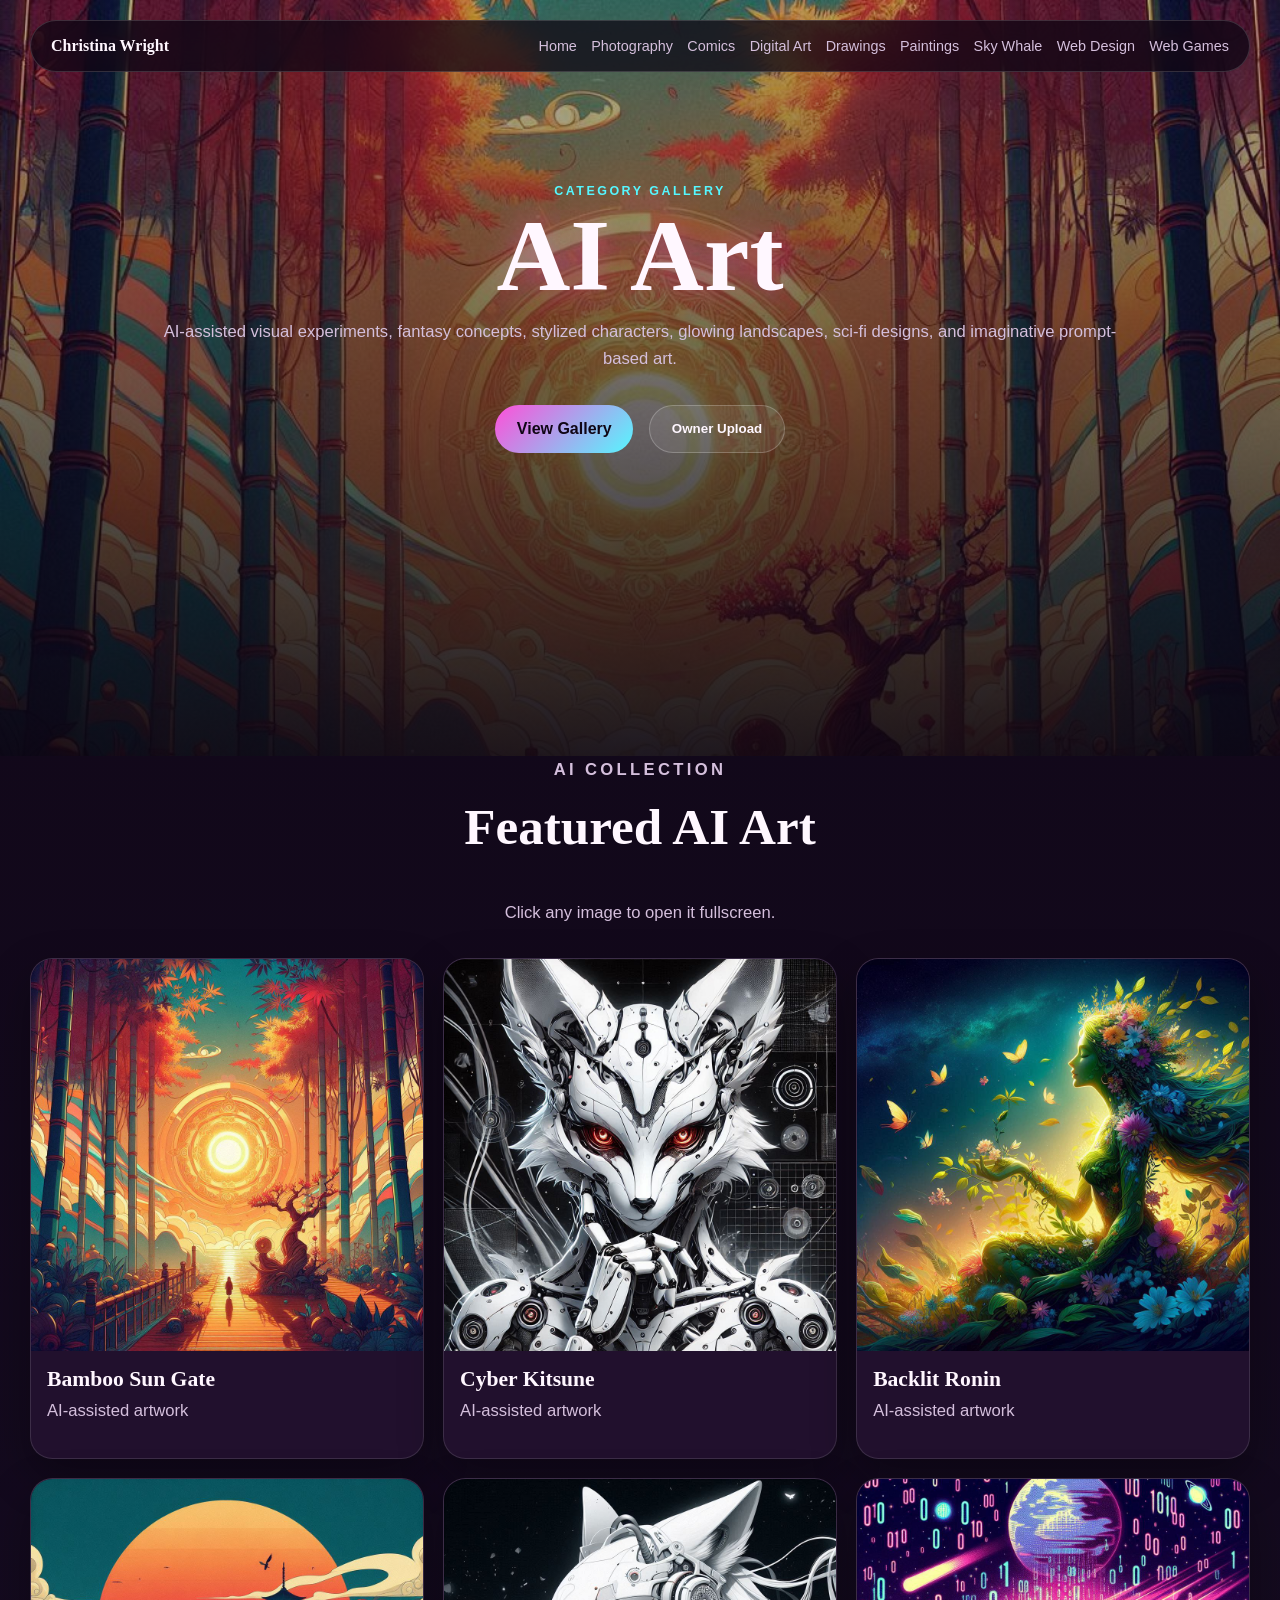
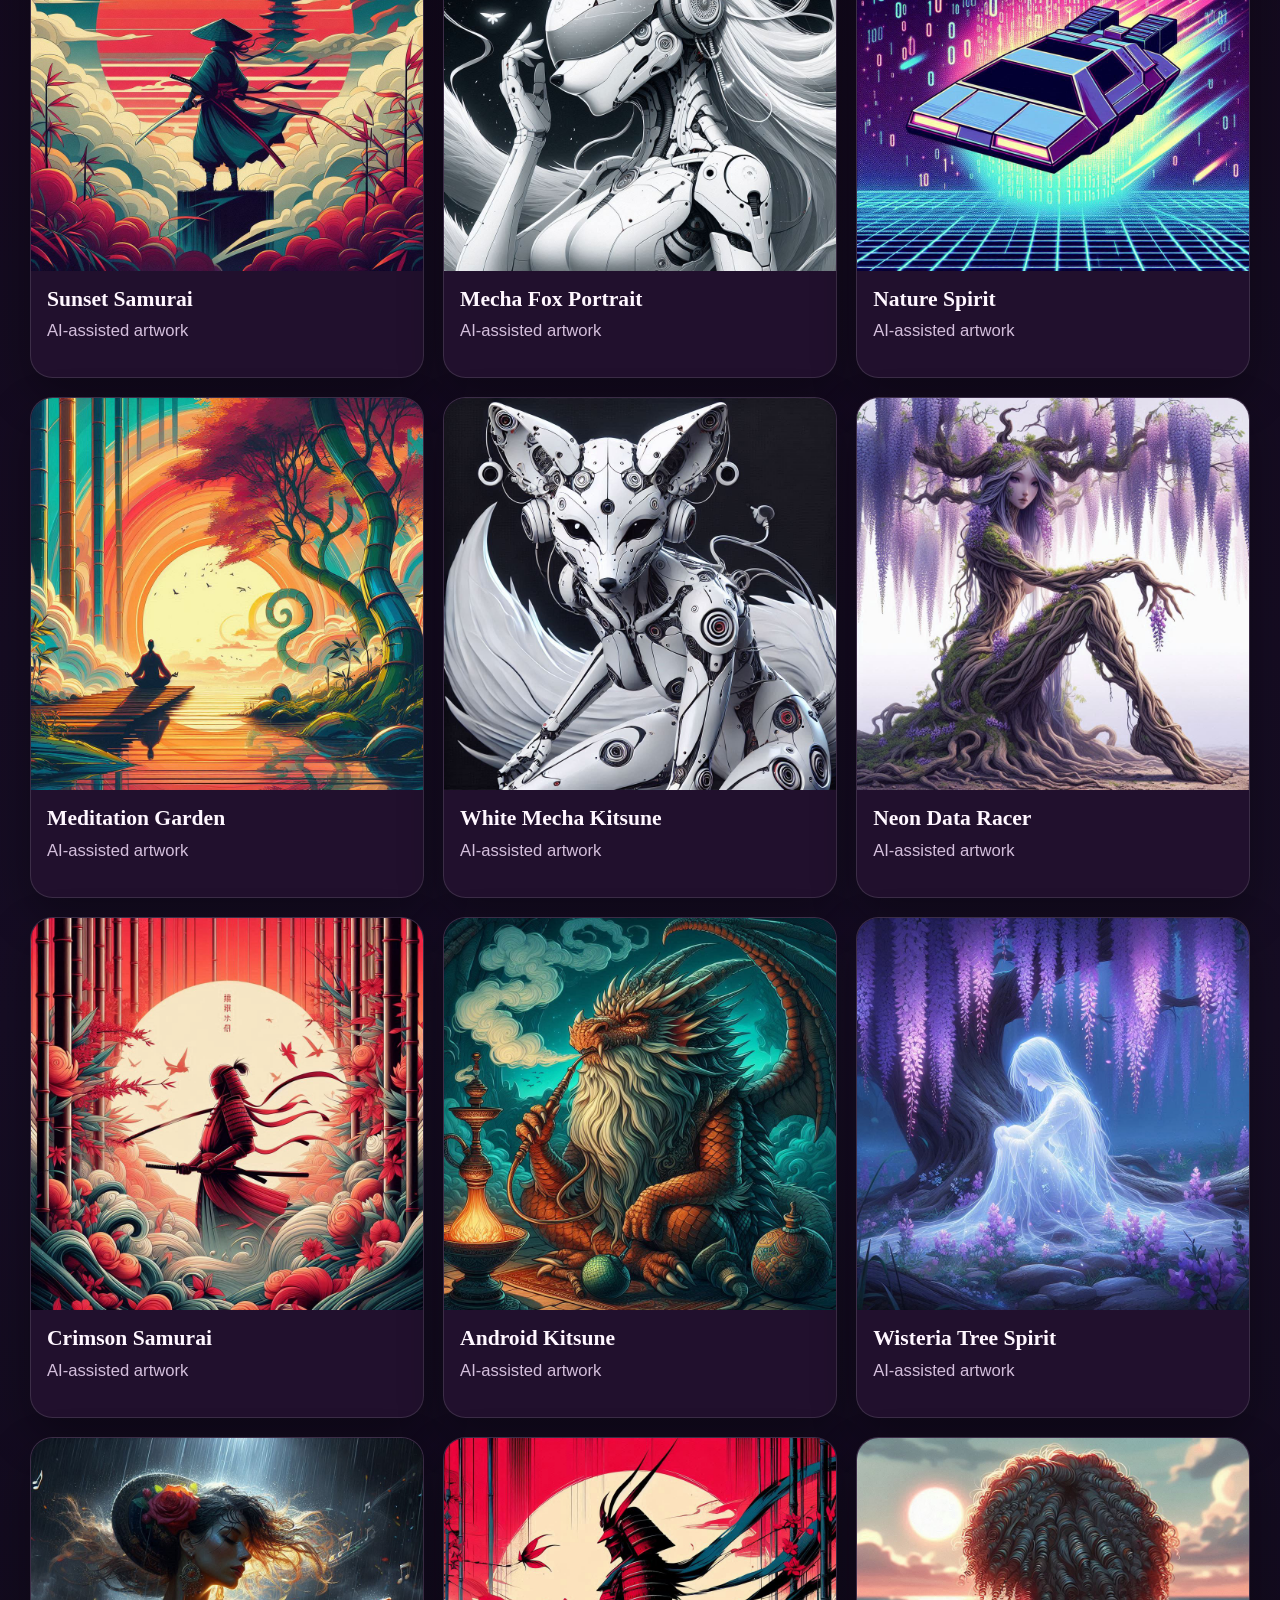
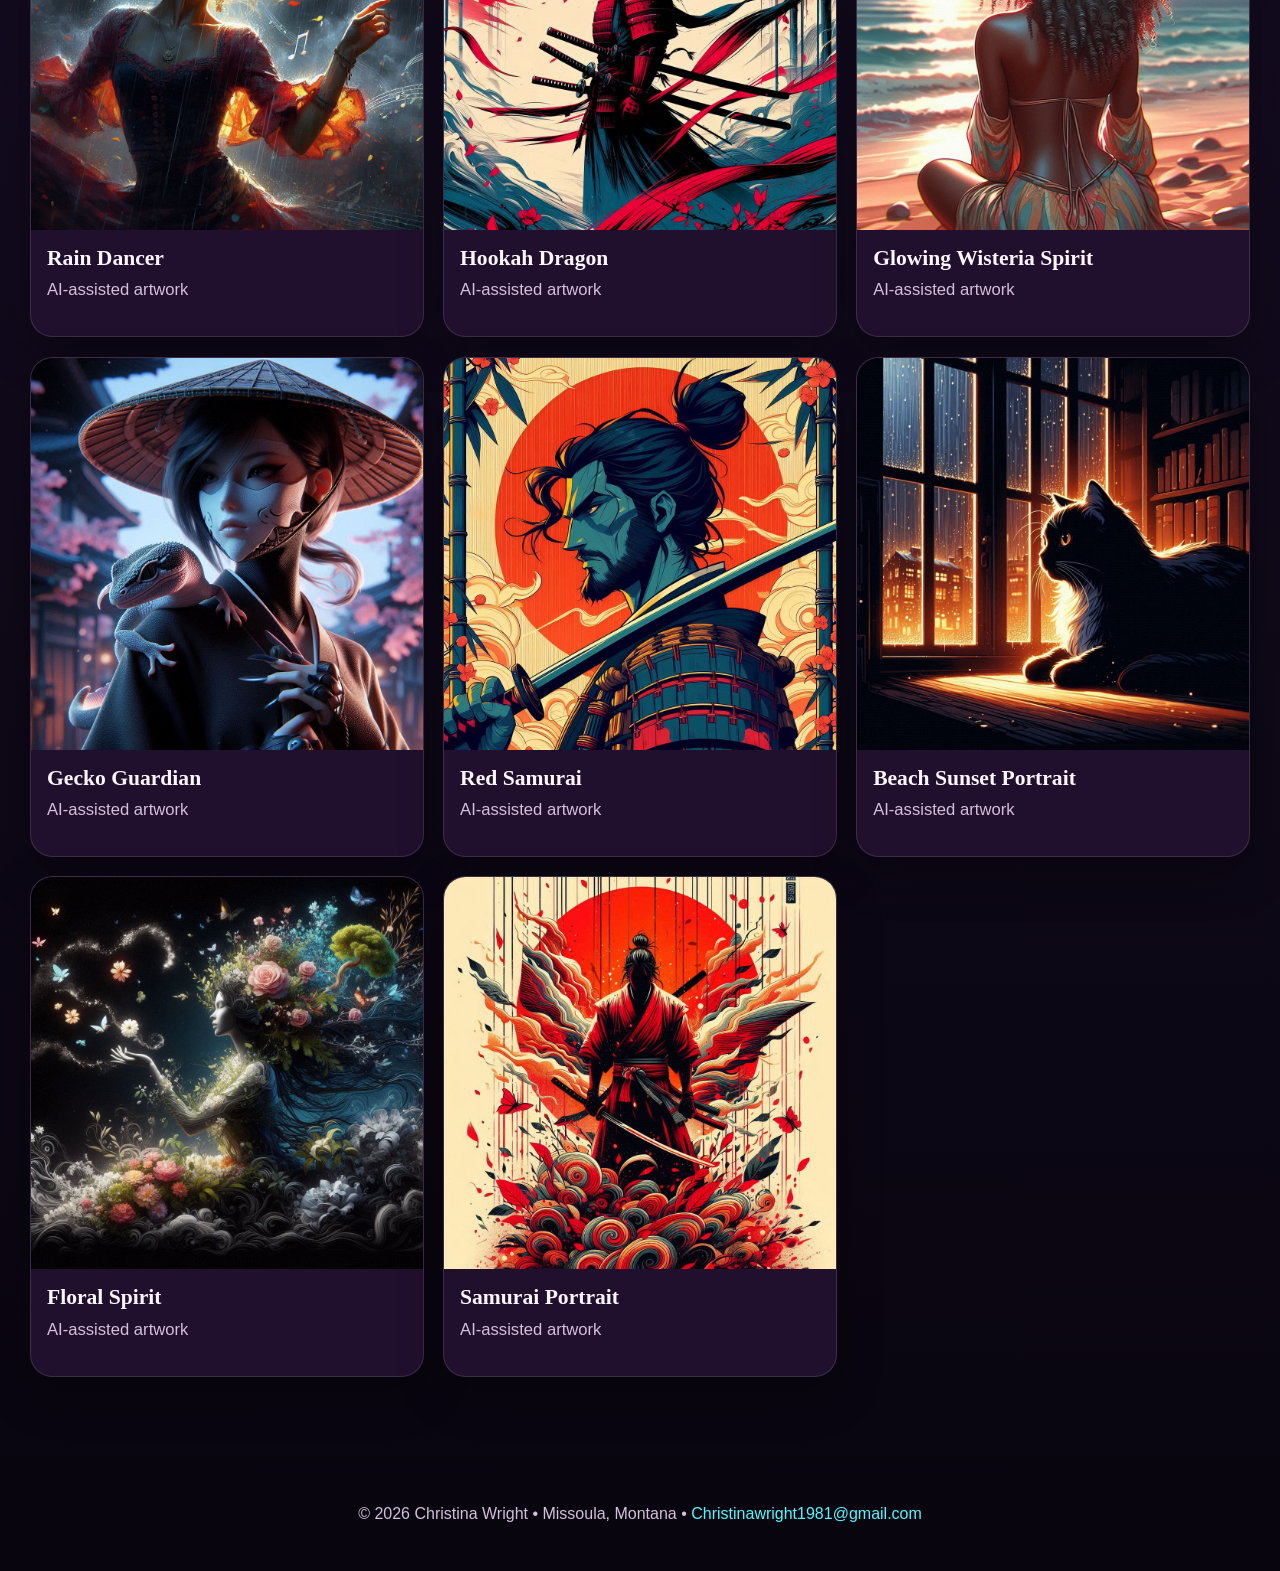
==== ai-art.html @ 7f518181 "Add files via upload" ====
<!DOCTYPE html><html lang="en"><head><meta charset="UTF-8"><meta name="viewport" content="width=device-width, initial-scale=1.0"><title>AI Art | Christina Wright</title><link rel="stylesheet" href="ai-art.css"></head><body>
<header class="page-header"><nav class="navbar"><a class="logo" href="index.html">Christina Wright</a><button class="menu-toggle">☰</button><div class="nav-links"><a href="index.html">Home</a><a href="photography.html">Photography</a><a href="comics.html">Comics</a><a href="digital-art.html">Digital Art</a><a href="drawings.html">Drawings</a><a href="paintings.html">Paintings</a><a href="sky-whale.html">Sky Whale</a><a href="web-design.html">Web Design</a><a href="web-games.html">Web Games</a></div></nav>
<section class="hero"><p class="eyebrow">Category Gallery</p><h1>AI Art</h1><p>AI-assisted visual experiments, fantasy concepts, stylized characters, glowing landscapes, sci-fi designs, and imaginative prompt-based art.</p><div class="hero-actions"><a class="btn primary" href="#gallery">View Gallery</a><button class="btn secondary" id="adminToggle">Owner Upload</button></div></section></header>
<main><section class="owner-panel" id="ownerPanel"><div class="panel-card"><div><p class="eyebrow">Private Owner Tool</p><h2>Add AI artwork temporarily</h2><p>This previews uploads in your browser. To publish permanently on GitHub Pages, upload the files to your repo.</p></div><label class="upload-box"><input type="file" id="artUpload" accept="image/*" multiple><span>Choose AI artwork to preview</span></label><button class="btn danger" id="clearUploads">Clear preview uploads</button></div></section>
<section class="gallery-wrap" id="gallery"><div class="section-heading"><p class="eyebrow">AI Collection</p><h2>Featured AI Art</h2><p>Click any image to open it fullscreen.</p></div><div class="gallery-grid" id="galleryGrid"><article class="art-card"><img src="images/ai-art/_21507f0a-b721-4cc2-8cf0-ce054817453a.jpeg" alt="Bamboo Sun Gate"><div><h3>Bamboo Sun Gate</h3><p>AI-assisted artwork</p></div></article>
<article class="art-card"><img src="images/ai-art/_1a52b3ef-2f20-4c50-ae75-2f445b764eca.jpeg" alt="Sunset Samurai"><div><h3>Sunset Samurai</h3><p>AI-assisted artwork</p></div></article>
<article class="art-card"><img src="images/ai-art/_1c962706-c6c6-42a1-9898-55540eb516cf.jpeg" alt="Meditation Garden"><div><h3>Meditation Garden</h3><p>AI-assisted artwork</p></div></article>
<article class="art-card"><img src="images/ai-art/_1d809920-7d52-43d4-a9c3-45be3f65fda7.jpeg" alt="Crimson Samurai"><div><h3>Crimson Samurai</h3><p>AI-assisted artwork</p></div></article>
<article class="art-card"><img src="images/ai-art/_1e4abc11-3500-4cc8-a023-2ce80ecf1210.jpeg" alt="Rain Dancer"><div><h3>Rain Dancer</h3><p>AI-assisted artwork</p></div></article>
<article class="art-card"><img src="images/ai-art/_2c3d9ab4-24d1-4e07-8647-3927ac2a0cbb.jpeg" alt="Gecko Guardian"><div><h3>Gecko Guardian</h3><p>AI-assisted artwork</p></div></article>
<article class="art-card"><img src="images/ai-art/_3a2694f1-9319-4bca-8a39-e123e54f8d22.jpeg" alt="Floral Spirit"><div><h3>Floral Spirit</h3><p>AI-assisted artwork</p></div></article>
<article class="art-card"><img src="images/ai-art/_3dc0e58d-4344-4f08-9625-29e96165a9d3.jpeg" alt="Cyber Kitsune"><div><h3>Cyber Kitsune</h3><p>AI-assisted artwork</p></div></article>
<article class="art-card"><img src="images/ai-art/_4fe12107-422c-45ae-8b4c-91fb409985b6.jpeg" alt="Mecha Fox Portrait"><div><h3>Mecha Fox Portrait</h3><p>AI-assisted artwork</p></div></article>
<article class="art-card"><img src="images/ai-art/_5a47addc-435d-4923-99b7-adad92fd7254.jpeg" alt="White Mecha Kitsune"><div><h3>White Mecha Kitsune</h3><p>AI-assisted artwork</p></div></article>
<article class="art-card"><img src="images/ai-art/_5bb64d0e-bf26-42d1-87b7-62b34dc39948.jpeg" alt="Android Kitsune"><div><h3>Android Kitsune</h3><p>AI-assisted artwork</p></div></article>
<article class="art-card"><img src="images/ai-art/_6ac4f85c-d5aa-4665-9128-d815ba0a1cb4.jpeg" alt="Hookah Dragon"><div><h3>Hookah Dragon</h3><p>AI-assisted artwork</p></div></article>
<article class="art-card"><img src="images/ai-art/_6bea7070-0570-4b99-ac72-d3c14986eeff.jpeg" alt="Red Samurai"><div><h3>Red Samurai</h3><p>AI-assisted artwork</p></div></article>
<article class="art-card"><img src="images/ai-art/_22f15ef7-a68a-4c36-964e-e3824fbd7b68.jpeg" alt="Samurai Portrait"><div><h3>Samurai Portrait</h3><p>AI-assisted artwork</p></div></article>
<article class="art-card"><img src="images/ai-art/_31f3b285-1a7e-433a-932e-7dc46c333f5f.jpeg" alt="Backlit Ronin"><div><h3>Backlit Ronin</h3><p>AI-assisted artwork</p></div></article>
<article class="art-card"><img src="images/ai-art/_465bd6a3-9a36-47eb-ac11-bda0174d2a04.jpeg" alt="Nature Spirit"><div><h3>Nature Spirit</h3><p>AI-assisted artwork</p></div></article>
<article class="art-card"><img src="images/ai-art/_3014bb93-2eee-43c3-a73e-e21cfd801a52.jpeg" alt="Neon Data Racer"><div><h3>Neon Data Racer</h3><p>AI-assisted artwork</p></div></article>
<article class="art-card"><img src="images/ai-art/_5729f2c8-cf71-4a9f-982f-e09e21ddab20.jpeg" alt="Wisteria Tree Spirit"><div><h3>Wisteria Tree Spirit</h3><p>AI-assisted artwork</p></div></article>
<article class="art-card"><img src="images/ai-art/_7696c7ab-b794-4752-bf5b-03bf93384647.jpeg" alt="Glowing Wisteria Spirit"><div><h3>Glowing Wisteria Spirit</h3><p>AI-assisted artwork</p></div></article>
<article class="art-card"><img src="images/ai-art/_8404ab05-5f8d-4c40-b298-4b2eab35a993.jfif" alt="Beach Sunset Portrait"><div><h3>Beach Sunset Portrait</h3><p>AI-assisted artwork</p></div></article></div></section></main>
<div class="lightbox" id="lightbox"><button class="lightbox-close">×</button><button class="lightbox-arrow lightbox-prev">‹</button><img id="lightboxImage" src="" alt=""><button class="lightbox-arrow lightbox-next">›</button><div class="lightbox-caption" id="lightboxCaption"></div></div>
<footer class="footer"><p>© <span id="year"></span> Christina Wright • Missoula, Montana • <a href="mailto:Christinawright1981@gmail.com">Christinawright1981@gmail.com</a></p></footer><script src="ai-art.js"></script></body></html>
---- ai-art.css ----
*{box-sizing:border-box}:root{--panel:rgba(34,16,48,.84);--solid:#21102d;--text:#fff7ff;--muted:#d4bfdc;--pink:#ff4fd8;--cyan:#55f7ff;--danger:#ff7892;--shadow:0 28px 80px rgba(0,0,0,.45)}html{scroll-behavior:smooth}body{margin:0;font-family:Georgia,'Times New Roman',serif;color:var(--text);background:radial-gradient(circle at top left,rgba(255,79,216,.24),transparent 34rem),radial-gradient(circle at top right,rgba(85,247,255,.18),transparent 35rem),linear-gradient(180deg,#100616,#160d24 55%,#09050f)}img{display:block;max-width:100%}a{color:inherit;text-decoration:none}.page-header{min-height:84vh;padding:1.25rem;background:linear-gradient(rgba(12,5,18,.25),rgba(12,5,18,.92)),url('images/ai-art/_21507f0a-b721-4cc2-8cf0-ce054817453a.jpeg') center/cover fixed}.navbar{width:min(1220px,100%);margin:0 auto;padding:1rem 1.25rem;border-radius:999px;border:1px solid rgba(255,255,255,.15);background:rgba(12,5,18,.72);backdrop-filter:blur(18px);display:flex;align-items:center;justify-content:space-between;position:sticky;top:1rem;z-index:50}.logo{font-weight:900}.nav-links{display:flex;gap:.9rem;font-family:Arial,sans-serif;font-size:.9rem;color:var(--muted)}.nav-links a:hover{color:var(--cyan)}.menu-toggle{display:none;border:0;background:transparent;color:var(--text);font-size:1.7rem;cursor:pointer}.hero{width:min(980px,100%);margin:7rem auto 0;text-align:center}.eyebrow{margin:0 0 .85rem;color:var(--cyan);font-family:Arial,sans-serif;text-transform:uppercase;letter-spacing:.2em;font-size:.78rem;font-weight:800}h1,h2,h3,p{margin-top:0}h1{font-size:clamp(3.4rem,8vw,7.5rem);line-height:.85;margin-bottom:1.2rem;text-shadow:0 0 32px rgba(255,79,216,.45)}h2{font-size:clamp(2.1rem,4vw,4.4rem)}.hero p:not(.eyebrow),.section-heading p,.panel-card p,.art-card p{font-family:Arial,sans-serif;color:var(--muted);font-size:1.04rem;line-height:1.65}.hero-actions{display:flex;justify-content:center;gap:1rem;flex-wrap:wrap;margin-top:2rem}.btn{border:0;cursor:pointer;display:inline-flex;border-radius:999px;padding:.95rem 1.35rem;font-family:Arial,sans-serif;font-weight:900}.btn.primary{color:#100616;background:linear-gradient(135deg,var(--pink),var(--cyan))}.btn.secondary{color:var(--text);background:rgba(255,255,255,.08);border:1px solid rgba(255,255,255,.22)}.btn.danger{background:rgba(255,120,146,.14);color:var(--danger);border:1px solid rgba(255,120,146,.38)}.owner-panel{width:min(1220px,calc(100% - 2rem));margin:-3rem auto 5rem;display:none}.owner-panel.open{display:block}.panel-card{display:grid;grid-template-columns:1.3fr .8fr auto;gap:1.5rem;align-items:center;padding:1.5rem;border-radius:1.5rem;background:var(--panel);border:1px solid rgba(255,255,255,.14);box-shadow:var(--shadow)}.upload-box{min-height:120px;border:2px dashed rgba(255,79,216,.45);border-radius:1.2rem;display:grid;place-items:center;padding:1rem;text-align:center;font-family:Arial,sans-serif;color:var(--cyan);cursor:pointer;background:rgba(255,79,216,.06)}.upload-box input{display:none}.gallery-wrap{width:min(1220px,calc(100% - 2rem));margin:0 auto 6rem}.section-heading{text-align:center;margin-bottom:2rem}.gallery-grid{columns:3 280px;column-gap:1.2rem}.art-card{break-inside:avoid;margin-bottom:1.2rem;border-radius:1.4rem;overflow:hidden;background:var(--solid);border:1px solid rgba(255,255,255,.12);box-shadow:0 18px 45px rgba(0,0,0,.32);cursor:pointer;transition:.28s ease}.art-card:hover{transform:translateY(-8px) scale(1.015);box-shadow:0 0 38px rgba(255,79,216,.23),0 28px 75px rgba(0,0,0,.5);border-color:rgba(85,247,255,.6)}.art-card img{width:100%;transition:.55s ease}.art-card:hover img{transform:scale(1.07);filter:saturate(1.18) contrast(1.08)}.art-card div{padding:1rem}.art-card h3{font-size:1.35rem;margin-bottom:.35rem}.lightbox{position:fixed;inset:0;display:none;place-items:center;background:rgba(6,2,10,.95);z-index:100;padding:2rem}.lightbox.open{display:grid}.lightbox img{max-height:84vh;max-width:88vw;border-radius:1rem;box-shadow:var(--shadow)}.lightbox-close{position:fixed;top:1rem;right:1.4rem;border:0;background:transparent;color:white;font-size:3rem;cursor:pointer}.lightbox-arrow{position:fixed;top:50%;transform:translateY(-50%);width:3rem;height:3rem;border-radius:50%;border:1px solid rgba(255,255,255,.25);background:rgba(255,255,255,.08);color:white;font-size:2.3rem;cursor:pointer}.lightbox-prev{left:1rem}.lightbox-next{right:1rem}.lightbox-caption{position:fixed;left:50%;bottom:1.2rem;transform:translateX(-50%);font-family:Arial,sans-serif;color:var(--text);background:rgba(0,0,0,.5);border-radius:999px;padding:.75rem 1rem;max-width:90vw;text-align:center}.footer{padding:2rem;text-align:center;color:var(--muted);font-family:Arial,sans-serif}.footer a{color:var(--cyan)}@media(max-width:920px){.nav-links{display:none;position:absolute;top:4.3rem;left:1rem;right:1rem;flex-direction:column;align-items:flex-start;padding:1rem;border-radius:1.2rem;background:var(--solid)}.nav-links.open{display:flex}.menu-toggle{display:block}.navbar{border-radius:1.4rem}.panel-card{grid-template-columns:1fr}.page-header{background-attachment:scroll}.lightbox-arrow{bottom:1.2rem;top:auto;transform:none}.lightbox-caption{bottom:5rem}}
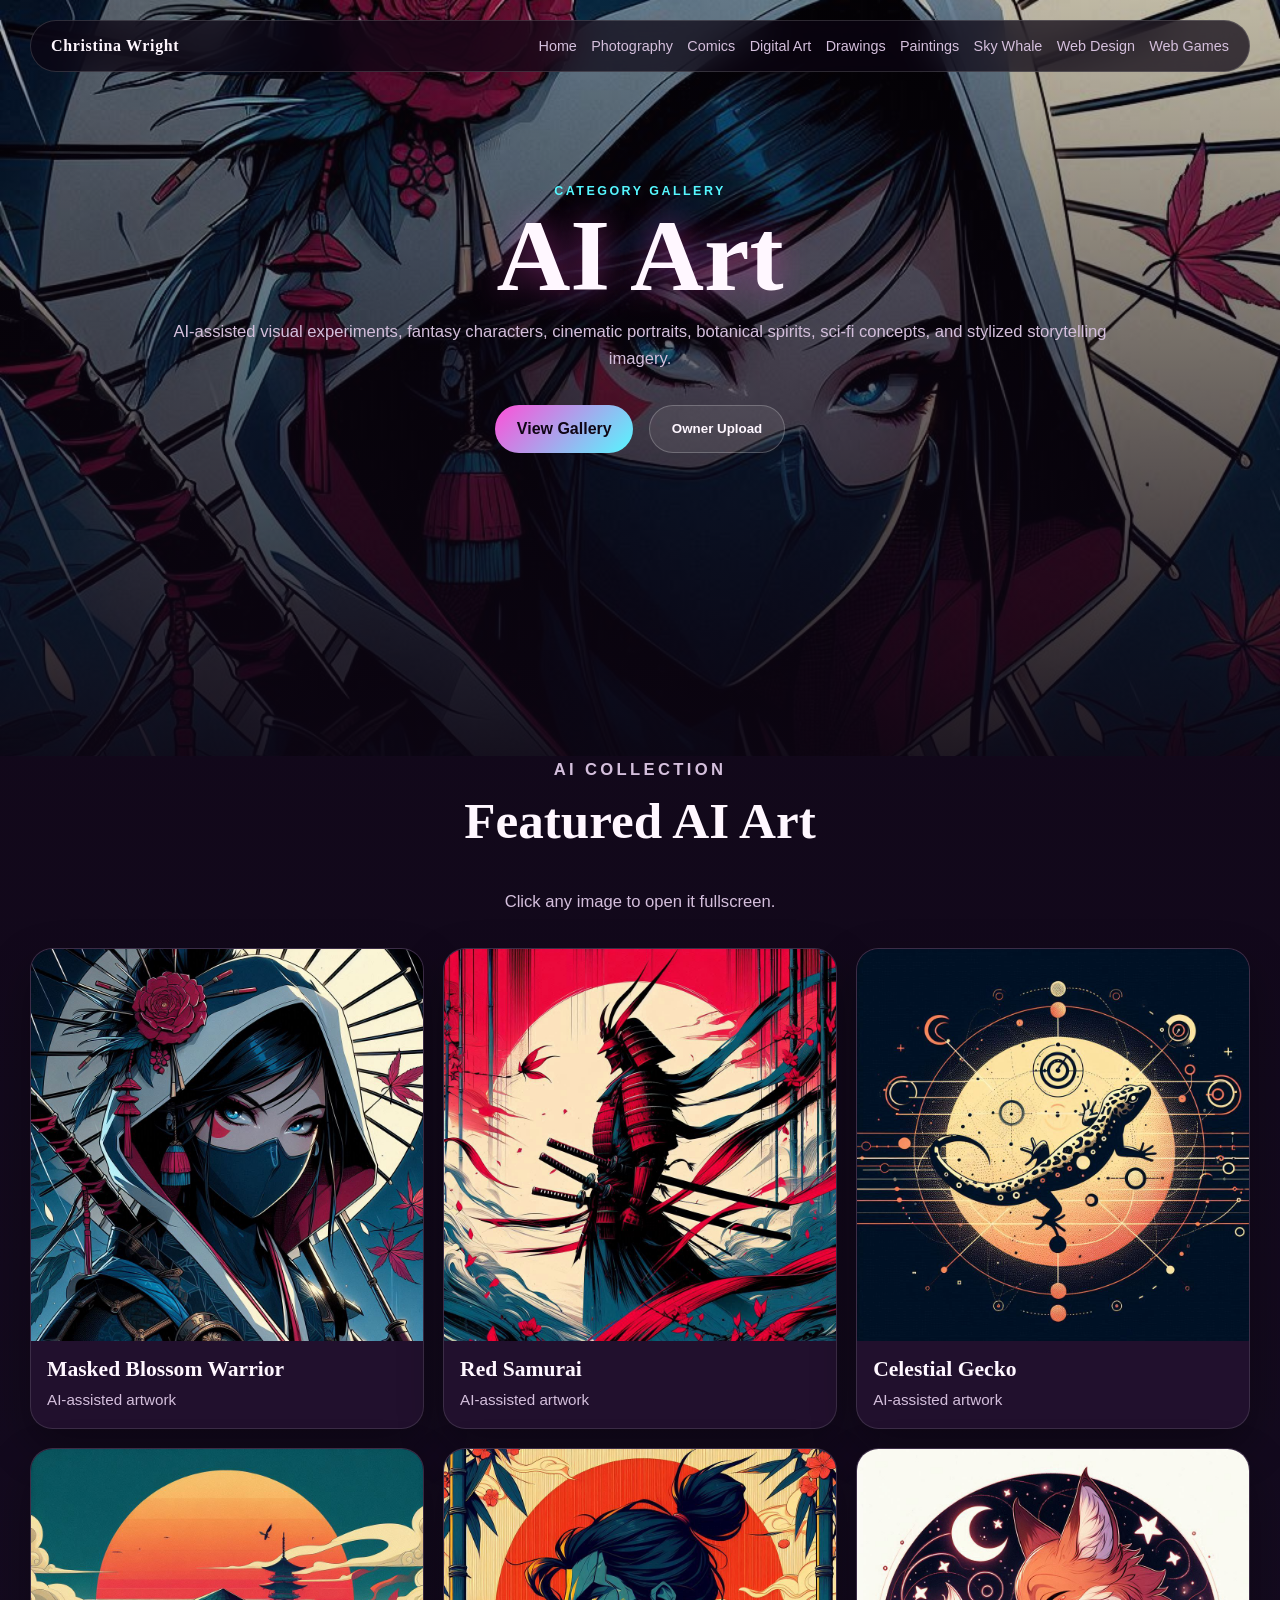
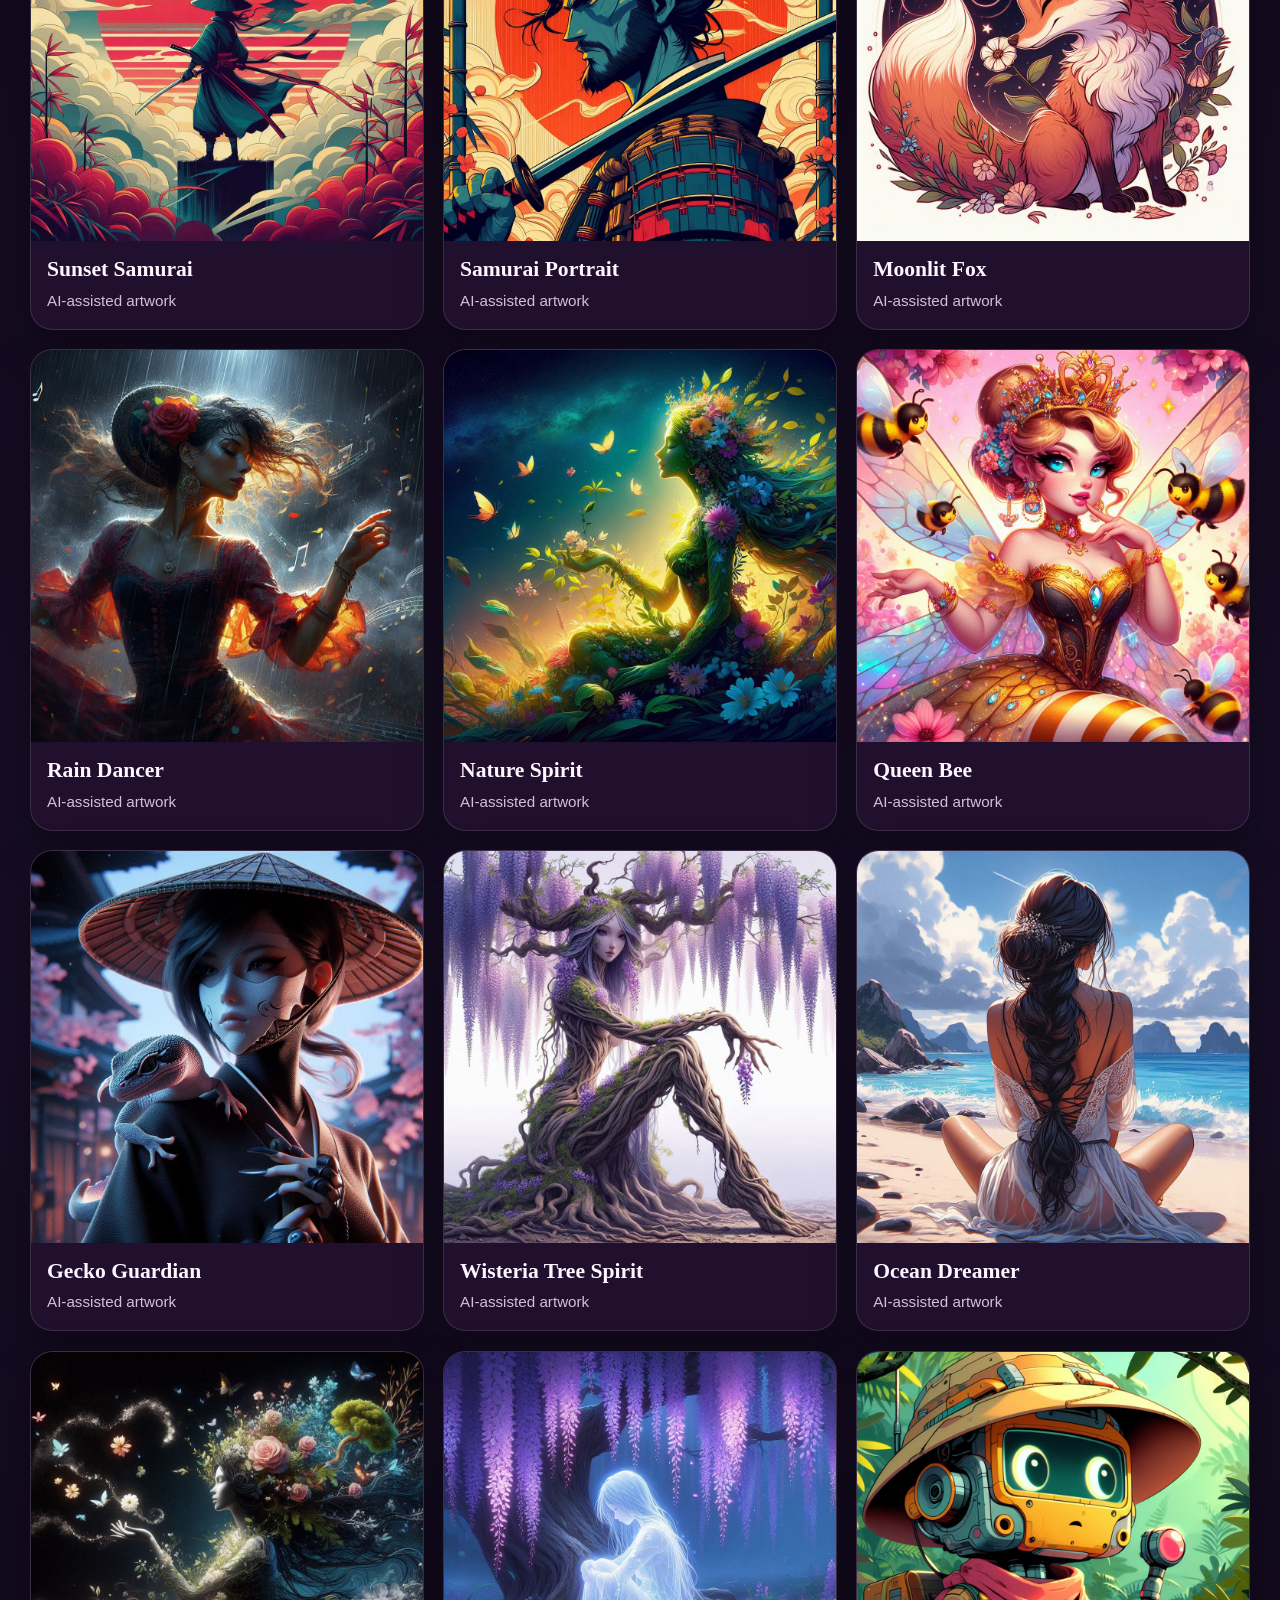
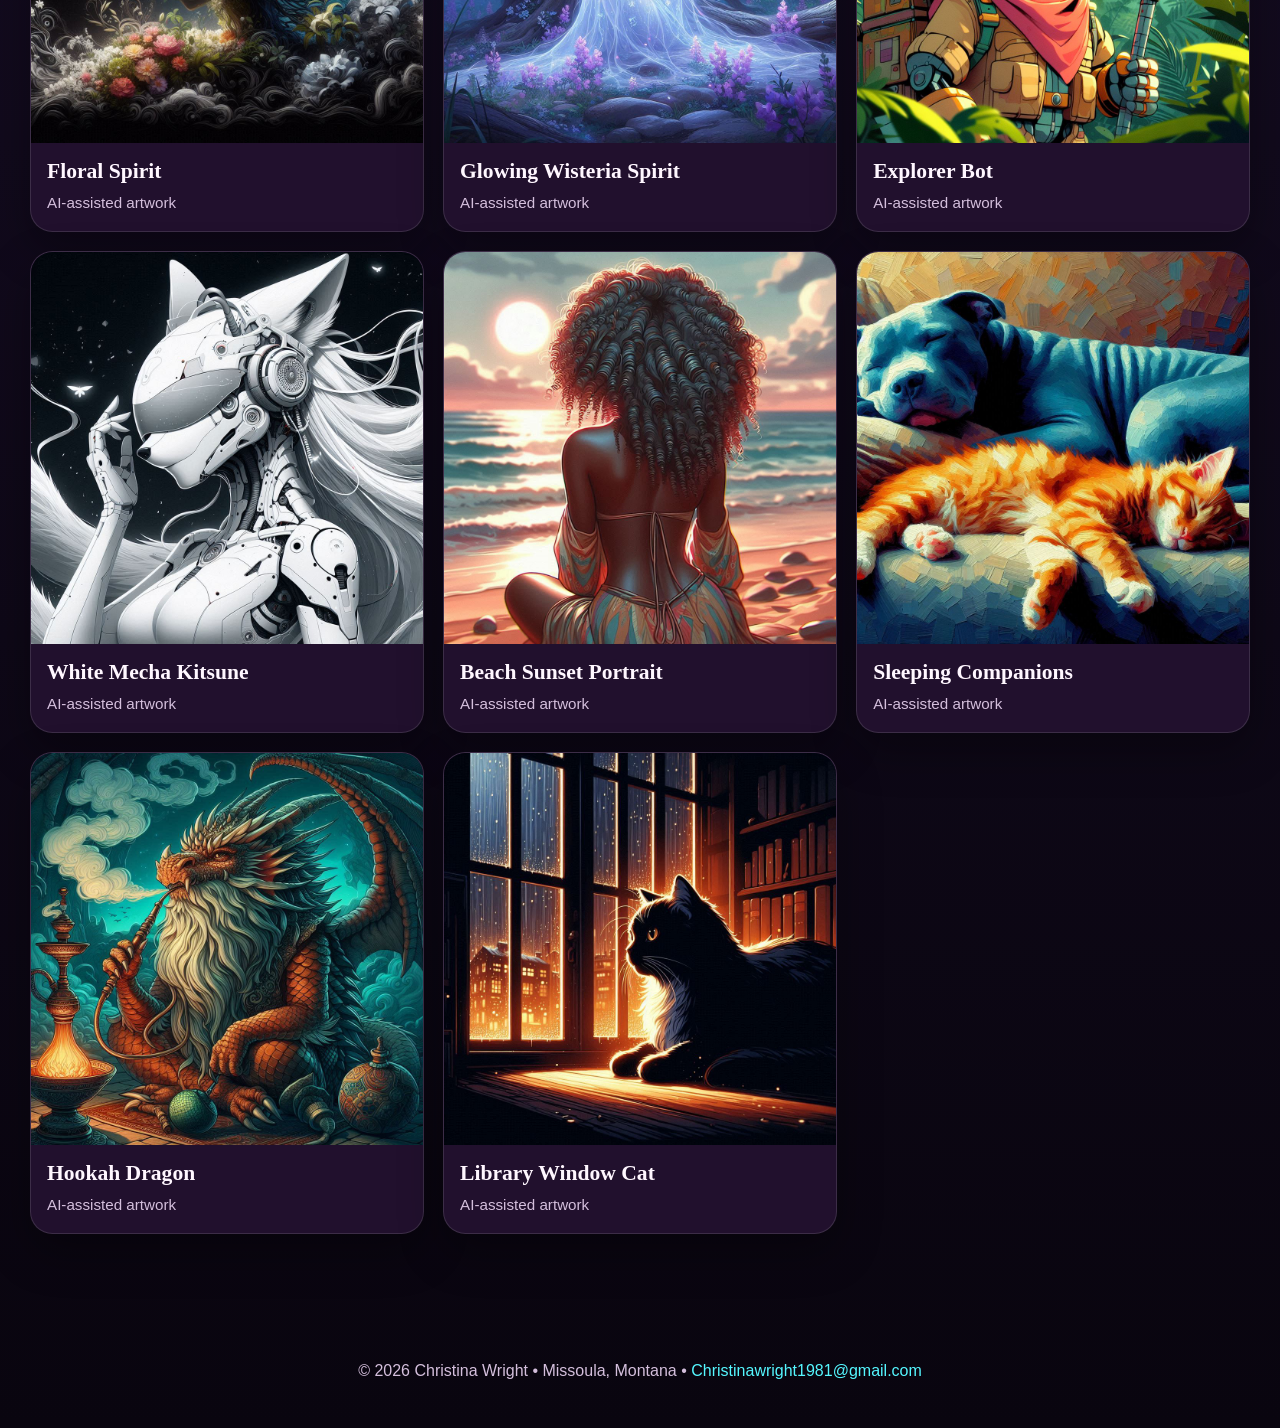
==== commit 6cb379aa: "Add files via upload" ====
--- a/ai-art.html
+++ b/ai-art.html
@@ -1,26 +1,25 @@
 <!DOCTYPE html><html lang="en"><head><meta charset="UTF-8"><meta name="viewport" content="width=device-width, initial-scale=1.0"><title>AI Art | Christina Wright</title><link rel="stylesheet" href="ai-art.css"></head><body>
-<header class="page-header"><nav class="navbar"><a class="logo" href="index.html">Christina Wright</a><button class="menu-toggle">☰</button><div class="nav-links"><a href="index.html">Home</a><a href="photography.html">Photography</a><a href="comics.html">Comics</a><a href="digital-art.html">Digital Art</a><a href="drawings.html">Drawings</a><a href="paintings.html">Paintings</a><a href="sky-whale.html">Sky Whale</a><a href="web-design.html">Web Design</a><a href="web-games.html">Web Games</a></div></nav>
-<section class="hero"><p class="eyebrow">Category Gallery</p><h1>AI Art</h1><p>AI-assisted visual experiments, fantasy concepts, stylized characters, glowing landscapes, sci-fi designs, and imaginative prompt-based art.</p><div class="hero-actions"><a class="btn primary" href="#gallery">View Gallery</a><button class="btn secondary" id="adminToggle">Owner Upload</button></div></section></header>
-<main><section class="owner-panel" id="ownerPanel"><div class="panel-card"><div><p class="eyebrow">Private Owner Tool</p><h2>Add AI artwork temporarily</h2><p>This previews uploads in your browser. To publish permanently on GitHub Pages, upload the files to your repo.</p></div><label class="upload-box"><input type="file" id="artUpload" accept="image/*" multiple><span>Choose AI artwork to preview</span></label><button class="btn danger" id="clearUploads">Clear preview uploads</button></div></section>
-<section class="gallery-wrap" id="gallery"><div class="section-heading"><p class="eyebrow">AI Collection</p><h2>Featured AI Art</h2><p>Click any image to open it fullscreen.</p></div><div class="gallery-grid" id="galleryGrid"><article class="art-card"><img src="images/ai-art/_21507f0a-b721-4cc2-8cf0-ce054817453a.jpeg" alt="Bamboo Sun Gate"><div><h3>Bamboo Sun Gate</h3><p>AI-assisted artwork</p></div></article>
+<header class="page-header"><nav class="navbar"><a class="logo" href="index.html">Christina Wright</a><button class="menu-toggle" aria-label="Open navigation menu">☰</button><div class="nav-links"><a href="index.html">Home</a><a href="photography.html">Photography</a><a href="comics.html">Comics</a><a href="digital-art.html">Digital Art</a><a href="drawings.html">Drawings</a><a href="paintings.html">Paintings</a><a href="sky-whale.html">Sky Whale</a><a href="web-design.html">Web Design</a><a href="web-games.html">Web Games</a></div></nav><section class="hero"><p class="eyebrow">Category Gallery</p><h1>AI Art</h1><p>AI-assisted visual experiments, fantasy characters, cinematic portraits, botanical spirits, sci-fi concepts, and stylized storytelling imagery.</p><div class="hero-actions"><a class="btn primary" href="#gallery">View Gallery</a><button class="btn secondary" id="adminToggle">Owner Upload</button></div></section></header>
+<main><section class="owner-panel" id="ownerPanel" aria-hidden="true"><div class="panel-card"><div><p class="eyebrow">Private Owner Tool</p><h2>Add AI artwork temporarily</h2><p>This previews uploads in your browser. For permanent GitHub Pages updates, upload the images into images/ai-art and add a card to this page.</p></div><label class="upload-box"><input type="file" id="artUpload" accept="image/*" multiple><span>Choose AI artwork to preview</span></label><button class="btn danger" id="clearUploads">Clear preview uploads</button></div></section>
+<section class="gallery-wrap" id="gallery"><div class="section-heading"><p class="eyebrow">AI Collection</p><h2>Featured AI Art</h2><p>Click any image to open it fullscreen.</p></div><div class="gallery-grid" id="galleryGrid"><article class="art-card"><img src="images/ai-art/_e3445a80-e621-44f8-908a-969be90d5090.jpeg" alt="Masked Blossom Warrior"><div><h3>Masked Blossom Warrior</h3><p>AI-assisted artwork</p></div></article>
 <article class="art-card"><img src="images/ai-art/_1a52b3ef-2f20-4c50-ae75-2f445b764eca.jpeg" alt="Sunset Samurai"><div><h3>Sunset Samurai</h3><p>AI-assisted artwork</p></div></article>
-<article class="art-card"><img src="images/ai-art/_1c962706-c6c6-42a1-9898-55540eb516cf.jpeg" alt="Meditation Garden"><div><h3>Meditation Garden</h3><p>AI-assisted artwork</p></div></article>
-<article class="art-card"><img src="images/ai-art/_1d809920-7d52-43d4-a9c3-45be3f65fda7.jpeg" alt="Crimson Samurai"><div><h3>Crimson Samurai</h3><p>AI-assisted artwork</p></div></article>
 <article class="art-card"><img src="images/ai-art/_1e4abc11-3500-4cc8-a023-2ce80ecf1210.jpeg" alt="Rain Dancer"><div><h3>Rain Dancer</h3><p>AI-assisted artwork</p></div></article>
 <article class="art-card"><img src="images/ai-art/_2c3d9ab4-24d1-4e07-8647-3927ac2a0cbb.jpeg" alt="Gecko Guardian"><div><h3>Gecko Guardian</h3><p>AI-assisted artwork</p></div></article>
 <article class="art-card"><img src="images/ai-art/_3a2694f1-9319-4bca-8a39-e123e54f8d22.jpeg" alt="Floral Spirit"><div><h3>Floral Spirit</h3><p>AI-assisted artwork</p></div></article>
-<article class="art-card"><img src="images/ai-art/_3dc0e58d-4344-4f08-9625-29e96165a9d3.jpeg" alt="Cyber Kitsune"><div><h3>Cyber Kitsune</h3><p>AI-assisted artwork</p></div></article>
-<article class="art-card"><img src="images/ai-art/_4fe12107-422c-45ae-8b4c-91fb409985b6.jpeg" alt="Mecha Fox Portrait"><div><h3>Mecha Fox Portrait</h3><p>AI-assisted artwork</p></div></article>
-<article class="art-card"><img src="images/ai-art/_5a47addc-435d-4923-99b7-adad92fd7254.jpeg" alt="White Mecha Kitsune"><div><h3>White Mecha Kitsune</h3><p>AI-assisted artwork</p></div></article>
-<article class="art-card"><img src="images/ai-art/_5bb64d0e-bf26-42d1-87b7-62b34dc39948.jpeg" alt="Android Kitsune"><div><h3>Android Kitsune</h3><p>AI-assisted artwork</p></div></article>
-<article class="art-card"><img src="images/ai-art/_6ac4f85c-d5aa-4665-9128-d815ba0a1cb4.jpeg" alt="Hookah Dragon"><div><h3>Hookah Dragon</h3><p>AI-assisted artwork</p></div></article>
-<article class="art-card"><img src="images/ai-art/_6bea7070-0570-4b99-ac72-d3c14986eeff.jpeg" alt="Red Samurai"><div><h3>Red Samurai</h3><p>AI-assisted artwork</p></div></article>
-<article class="art-card"><img src="images/ai-art/_22f15ef7-a68a-4c36-964e-e3824fbd7b68.jpeg" alt="Samurai Portrait"><div><h3>Samurai Portrait</h3><p>AI-assisted artwork</p></div></article>
-<article class="art-card"><img src="images/ai-art/_31f3b285-1a7e-433a-932e-7dc46c333f5f.jpeg" alt="Backlit Ronin"><div><h3>Backlit Ronin</h3><p>AI-assisted artwork</p></div></article>
-<article class="art-card"><img src="images/ai-art/_465bd6a3-9a36-47eb-ac11-bda0174d2a04.jpeg" alt="Nature Spirit"><div><h3>Nature Spirit</h3><p>AI-assisted artwork</p></div></article>
-<article class="art-card"><img src="images/ai-art/_3014bb93-2eee-43c3-a73e-e21cfd801a52.jpeg" alt="Neon Data Racer"><div><h3>Neon Data Racer</h3><p>AI-assisted artwork</p></div></article>
-<article class="art-card"><img src="images/ai-art/_5729f2c8-cf71-4a9f-982f-e09e21ddab20.jpeg" alt="Wisteria Tree Spirit"><div><h3>Wisteria Tree Spirit</h3><p>AI-assisted artwork</p></div></article>
-<article class="art-card"><img src="images/ai-art/_7696c7ab-b794-4752-bf5b-03bf93384647.jpeg" alt="Glowing Wisteria Spirit"><div><h3>Glowing Wisteria Spirit</h3><p>AI-assisted artwork</p></div></article>
-<article class="art-card"><img src="images/ai-art/_8404ab05-5f8d-4c40-b298-4b2eab35a993.jfif" alt="Beach Sunset Portrait"><div><h3>Beach Sunset Portrait</h3><p>AI-assisted artwork</p></div></article></div></section></main>
-<div class="lightbox" id="lightbox"><button class="lightbox-close">×</button><button class="lightbox-arrow lightbox-prev">‹</button><img id="lightboxImage" src="" alt=""><button class="lightbox-arrow lightbox-next">›</button><div class="lightbox-caption" id="lightboxCaption"></div></div>
+<article class="art-card"><img src="images/ai-art/_4fe12107-422c-45ae-8b4c-91fb409985b6.jpeg" alt="White Mecha Kitsune"><div><h3>White Mecha Kitsune</h3><p>AI-assisted artwork</p></div></article>
+<article class="art-card"><img src="images/ai-art/_5bb64d0e-bf26-42d1-87b7-62b34dc39948.jpeg" alt="Hookah Dragon"><div><h3>Hookah Dragon</h3><p>AI-assisted artwork</p></div></article>
+<article class="art-card"><img src="images/ai-art/_6ac4f85c-d5aa-4665-9128-d815ba0a1cb4.jpeg" alt="Red Samurai"><div><h3>Red Samurai</h3><p>AI-assisted artwork</p></div></article>
+<article class="art-card"><img src="images/ai-art/_6bea7070-0570-4b99-ac72-d3c14986eeff.jpeg" alt="Samurai Portrait"><div><h3>Samurai Portrait</h3><p>AI-assisted artwork</p></div></article>
+<article class="art-card"><img src="images/ai-art/_31f3b285-1a7e-433a-932e-7dc46c333f5f.jpeg" alt="Nature Spirit"><div><h3>Nature Spirit</h3><p>AI-assisted artwork</p></div></article>
+<article class="art-card"><img src="images/ai-art/_3014bb93-2eee-43c3-a73e-e21cfd801a52.jpeg" alt="Wisteria Tree Spirit"><div><h3>Wisteria Tree Spirit</h3><p>AI-assisted artwork</p></div></article>
+<article class="art-card"><img src="images/ai-art/_5729f2c8-cf71-4a9f-982f-e09e21ddab20.jpeg" alt="Glowing Wisteria Spirit"><div><h3>Glowing Wisteria Spirit</h3><p>AI-assisted artwork</p></div></article>
+<article class="art-card"><img src="images/ai-art/_7696c7ab-b794-4752-bf5b-03bf93384647.jpeg" alt="Beach Sunset Portrait"><div><h3>Beach Sunset Portrait</h3><p>AI-assisted artwork</p></div></article>
+<article class="art-card"><img src="images/ai-art/_8404ab05-5f8d-4c40-b298-4b2eab35a993.jfif" alt="Library Window Cat"><div><h3>Library Window Cat</h3><p>AI-assisted artwork</p></div></article>
+<article class="art-card"><img src="images/ai-art/_8900902c-7377-4a3c-9548-4d08a4699f2d.jpeg" alt="Celestial Gecko"><div><h3>Celestial Gecko</h3><p>AI-assisted artwork</p></div></article>
+<article class="art-card"><img src="images/ai-art/_b6f88942-473c-4365-8dfb-3e14009da5f6.jpeg" alt="Moonlit Fox"><div><h3>Moonlit Fox</h3><p>AI-assisted artwork</p></div></article>
+<article class="art-card"><img src="images/ai-art/_c1fa0de6-427e-4302-8795-5df8e202e031.jpeg" alt="Queen Bee"><div><h3>Queen Bee</h3><p>AI-assisted artwork</p></div></article>
+<article class="art-card"><img src="images/ai-art/_c7c7ce7b-de25-4880-a533-9f701fa8e805.jpeg" alt="Ocean Dreamer"><div><h3>Ocean Dreamer</h3><p>AI-assisted artwork</p></div></article>
+<article class="art-card"><img src="images/ai-art/_c9707557-9d5e-49cb-af5c-f935bd0b11f6.jpeg" alt="Explorer Bot"><div><h3>Explorer Bot</h3><p>AI-assisted artwork</p></div></article>
+<article class="art-card"><img src="images/ai-art/_dd5be8ee-fcd3-4a47-a3b6-974323a73bcf.jpeg" alt="Sleeping Companions"><div><h3>Sleeping Companions</h3><p>AI-assisted artwork</p></div></article></div></section></main>
+<div class="lightbox" id="lightbox" aria-hidden="true"><button class="lightbox-close" aria-label="Close fullscreen viewer">×</button><button class="lightbox-arrow lightbox-prev" aria-label="Previous image">‹</button><img id="lightboxImage" src="" alt=""><button class="lightbox-arrow lightbox-next" aria-label="Next image">›</button><div class="lightbox-caption" id="lightboxCaption"></div></div>
 <footer class="footer"><p>© <span id="year"></span> Christina Wright • Missoula, Montana • <a href="mailto:Christinawright1981@gmail.com">Christinawright1981@gmail.com</a></p></footer><script src="ai-art.js"></script></body></html>
--- a/ai-art.css
+++ b/ai-art.css
@@ -1 +1 @@
-*{box-sizing:border-box}:root{--panel:rgba(34,16,48,.84);--solid:#21102d;--text:#fff7ff;--muted:#d4bfdc;--pink:#ff4fd8;--cyan:#55f7ff;--danger:#ff7892;--shadow:0 28px 80px rgba(0,0,0,.45)}html{scroll-behavior:smooth}body{margin:0;font-family:Georgia,'Times New Roman',serif;color:var(--text);background:radial-gradient(circle at top left,rgba(255,79,216,.24),transparent 34rem),radial-gradient(circle at top right,rgba(85,247,255,.18),transparent 35rem),linear-gradient(180deg,#100616,#160d24 55%,#09050f)}img{display:block;max-width:100%}a{color:inherit;text-decoration:none}.page-header{min-height:84vh;padding:1.25rem;background:linear-gradient(rgba(12,5,18,.25),rgba(12,5,18,.92)),url('images/ai-art/_21507f0a-b721-4cc2-8cf0-ce054817453a.jpeg') center/cover fixed}.navbar{width:min(1220px,100%);margin:0 auto;padding:1rem 1.25rem;border-radius:999px;border:1px solid rgba(255,255,255,.15);background:rgba(12,5,18,.72);backdrop-filter:blur(18px);display:flex;align-items:center;justify-content:space-between;position:sticky;top:1rem;z-index:50}.logo{font-weight:900}.nav-links{display:flex;gap:.9rem;font-family:Arial,sans-serif;font-size:.9rem;color:var(--muted)}.nav-links a:hover{color:var(--cyan)}.menu-toggle{display:none;border:0;background:transparent;color:var(--text);font-size:1.7rem;cursor:pointer}.hero{width:min(980px,100%);margin:7rem auto 0;text-align:center}.eyebrow{margin:0 0 .85rem;color:var(--cyan);font-family:Arial,sans-serif;text-transform:uppercase;letter-spacing:.2em;font-size:.78rem;font-weight:800}h1,h2,h3,p{margin-top:0}h1{font-size:clamp(3.4rem,8vw,7.5rem);line-height:.85;margin-bottom:1.2rem;text-shadow:0 0 32px rgba(255,79,216,.45)}h2{font-size:clamp(2.1rem,4vw,4.4rem)}.hero p:not(.eyebrow),.section-heading p,.panel-card p,.art-card p{font-family:Arial,sans-serif;color:var(--muted);font-size:1.04rem;line-height:1.65}.hero-actions{display:flex;justify-content:center;gap:1rem;flex-wrap:wrap;margin-top:2rem}.btn{border:0;cursor:pointer;display:inline-flex;border-radius:999px;padding:.95rem 1.35rem;font-family:Arial,sans-serif;font-weight:900}.btn.primary{color:#100616;background:linear-gradient(135deg,var(--pink),var(--cyan))}.btn.secondary{color:var(--text);background:rgba(255,255,255,.08);border:1px solid rgba(255,255,255,.22)}.btn.danger{background:rgba(255,120,146,.14);color:var(--danger);border:1px solid rgba(255,120,146,.38)}.owner-panel{width:min(1220px,calc(100% - 2rem));margin:-3rem auto 5rem;display:none}.owner-panel.open{display:block}.panel-card{display:grid;grid-template-columns:1.3fr .8fr auto;gap:1.5rem;align-items:center;padding:1.5rem;border-radius:1.5rem;background:var(--panel);border:1px solid rgba(255,255,255,.14);box-shadow:var(--shadow)}.upload-box{min-height:120px;border:2px dashed rgba(255,79,216,.45);border-radius:1.2rem;display:grid;place-items:center;padding:1rem;text-align:center;font-family:Arial,sans-serif;color:var(--cyan);cursor:pointer;background:rgba(255,79,216,.06)}.upload-box input{display:none}.gallery-wrap{width:min(1220px,calc(100% - 2rem));margin:0 auto 6rem}.section-heading{text-align:center;margin-bottom:2rem}.gallery-grid{columns:3 280px;column-gap:1.2rem}.art-card{break-inside:avoid;margin-bottom:1.2rem;border-radius:1.4rem;overflow:hidden;background:var(--solid);border:1px solid rgba(255,255,255,.12);box-shadow:0 18px 45px rgba(0,0,0,.32);cursor:pointer;transition:.28s ease}.art-card:hover{transform:translateY(-8px) scale(1.015);box-shadow:0 0 38px rgba(255,79,216,.23),0 28px 75px rgba(0,0,0,.5);border-color:rgba(85,247,255,.6)}.art-card img{width:100%;transition:.55s ease}.art-card:hover img{transform:scale(1.07);filter:saturate(1.18) contrast(1.08)}.art-card div{padding:1rem}.art-card h3{font-size:1.35rem;margin-bottom:.35rem}.lightbox{position:fixed;inset:0;display:none;place-items:center;background:rgba(6,2,10,.95);z-index:100;padding:2rem}.lightbox.open{display:grid}.lightbox img{max-height:84vh;max-width:88vw;border-radius:1rem;box-shadow:var(--shadow)}.lightbox-close{position:fixed;top:1rem;right:1.4rem;border:0;background:transparent;color:white;font-size:3rem;cursor:pointer}.lightbox-arrow{position:fixed;top:50%;transform:translateY(-50%);width:3rem;height:3rem;border-radius:50%;border:1px solid rgba(255,255,255,.25);background:rgba(255,255,255,.08);color:white;font-size:2.3rem;cursor:pointer}.lightbox-prev{left:1rem}.lightbox-next{right:1rem}.lightbox-caption{position:fixed;left:50%;bottom:1.2rem;transform:translateX(-50%);font-family:Arial,sans-serif;color:var(--text);background:rgba(0,0,0,.5);border-radius:999px;padding:.75rem 1rem;max-width:90vw;text-align:center}.footer{padding:2rem;text-align:center;color:var(--muted);font-family:Arial,sans-serif}.footer a{color:var(--cyan)}@media(max-width:920px){.nav-links{display:none;position:absolute;top:4.3rem;left:1rem;right:1rem;flex-direction:column;align-items:flex-start;padding:1rem;border-radius:1.2rem;background:var(--solid)}.nav-links.open{display:flex}.menu-toggle{display:block}.navbar{border-radius:1.4rem}.panel-card{grid-template-columns:1fr}.page-header{background-attachment:scroll}.lightbox-arrow{bottom:1.2rem;top:auto;transform:none}.lightbox-caption{bottom:5rem}}+*{box-sizing:border-box}:root{--panel:rgba(34,16,48,.84);--solid:#21102d;--text:#fff7ff;--muted:#d4bfdc;--pink:#ff4fd8;--cyan:#55f7ff;--danger:#ff7892;--shadow:0 28px 80px rgba(0,0,0,.45)}html{scroll-behavior:smooth}body{margin:0;font-family:Georgia,"Times New Roman",serif;color:var(--text);background:radial-gradient(circle at top left,rgba(255,79,216,.24),transparent 34rem),radial-gradient(circle at top right,rgba(85,247,255,.18),transparent 35rem),linear-gradient(180deg,#100616,#160d24 55%,#09050f)}img{display:block;max-width:100%}a{color:inherit;text-decoration:none}.page-header{min-height:84vh;padding:1.25rem;background:linear-gradient(rgba(12,5,18,.25),rgba(12,5,18,.92)),url("images/ai-art/_e3445a80-e621-44f8-908a-969be90d5090.jpeg") center/cover fixed}.navbar{width:min(1220px,100%);margin:0 auto;padding:1rem 1.25rem;border-radius:999px;border:1px solid rgba(255,255,255,.15);background:rgba(12,5,18,.72);backdrop-filter:blur(18px);display:flex;align-items:center;justify-content:space-between;position:sticky;top:1rem;z-index:50}.logo{font-weight:900;letter-spacing:.04em}.nav-links{display:flex;align-items:center;gap:.9rem;font-family:Arial,sans-serif;font-size:.9rem;color:var(--muted)}.nav-links a:hover{color:var(--cyan)}.menu-toggle{display:none;border:0;background:transparent;color:var(--text);font-size:1.7rem;cursor:pointer}.hero{width:min(980px,100%);margin:7rem auto 0;text-align:center}.eyebrow{margin:0 0 .85rem;color:var(--cyan);font-family:Arial,sans-serif;text-transform:uppercase;letter-spacing:.2em;font-size:.78rem;font-weight:800}h1,h2,h3,p{margin-top:0}h1{font-size:clamp(3.4rem,8vw,7.5rem);line-height:.85;margin-bottom:1.2rem;text-shadow:0 0 32px rgba(255,79,216,.45)}h2{font-size:clamp(2.1rem,4vw,4.4rem);line-height:.95}.hero p:not(.eyebrow),.section-heading p,.panel-card p,.art-card p{font-family:Arial,sans-serif;color:var(--muted);font-size:1.04rem;line-height:1.65}.hero-actions{display:flex;justify-content:center;gap:1rem;flex-wrap:wrap;margin-top:2rem}.btn{border:0;cursor:pointer;display:inline-flex;border-radius:999px;padding:.95rem 1.35rem;font-family:Arial,sans-serif;font-weight:900}.btn.primary{color:#100616;background:linear-gradient(135deg,var(--pink),var(--cyan))}.btn.secondary{color:var(--text);background:rgba(255,255,255,.08);border:1px solid rgba(255,255,255,.22)}.btn.danger{background:rgba(255,120,146,.14);color:var(--danger);border:1px solid rgba(255,120,146,.38)}.owner-panel{width:min(1220px,calc(100% - 2rem));margin:-3rem auto 5rem;display:none}.owner-panel.open{display:block}.panel-card{display:grid;grid-template-columns:1.3fr .8fr auto;gap:1.5rem;align-items:center;padding:1.5rem;border-radius:1.5rem;background:var(--panel);border:1px solid rgba(255,255,255,.14);box-shadow:var(--shadow)}.upload-box{min-height:120px;border:2px dashed rgba(255,79,216,.45);border-radius:1.2rem;display:grid;place-items:center;padding:1rem;text-align:center;font-family:Arial,sans-serif;color:var(--cyan);cursor:pointer;background:rgba(255,79,216,.06)}.upload-box input{display:none}.gallery-wrap{width:min(1220px,calc(100% - 2rem));margin:0 auto 6rem}.section-heading{text-align:center;margin-bottom:2rem}.gallery-grid{columns:3 280px;column-gap:1.2rem}.art-card{break-inside:avoid;margin-bottom:1.2rem;border-radius:1.4rem;overflow:hidden;background:var(--solid);border:1px solid rgba(255,255,255,.12);box-shadow:0 18px 45px rgba(0,0,0,.32);cursor:pointer;transition:transform .28s ease,box-shadow .28s ease,border-color .28s ease}.art-card:hover{transform:translateY(-8px) scale(1.015);box-shadow:0 0 38px rgba(255,79,216,.23),0 28px 75px rgba(0,0,0,.5);border-color:rgba(85,247,255,.6)}.art-card img{width:100%;transition:transform .55s ease,filter .55s ease}.art-card:hover img{transform:scale(1.07);filter:saturate(1.18) contrast(1.08)}.art-card div{padding:1rem}.art-card h3{font-size:1.35rem;margin-bottom:.35rem}.art-card p{margin-bottom:0;font-size:.95rem}.lightbox{position:fixed;inset:0;display:none;place-items:center;background:rgba(6,2,10,.95);z-index:100;padding:2rem}.lightbox.open{display:grid}.lightbox img{max-height:84vh;max-width:88vw;border-radius:1rem;box-shadow:var(--shadow)}.lightbox-close{position:fixed;top:1rem;right:1.4rem;border:0;background:transparent;color:white;font-size:3rem;cursor:pointer}.lightbox-arrow{position:fixed;top:50%;transform:translateY(-50%);width:3rem;height:3rem;border-radius:50%;border:1px solid rgba(255,255,255,.25);background:rgba(255,255,255,.08);color:white;font-size:2.3rem;cursor:pointer}.lightbox-prev{left:1rem}.lightbox-next{right:1rem}.lightbox-caption{position:fixed;left:50%;bottom:1.2rem;transform:translateX(-50%);font-family:Arial,sans-serif;color:var(--text);background:rgba(0,0,0,.5);border-radius:999px;padding:.75rem 1rem;max-width:90vw;text-align:center}.footer{padding:2rem;text-align:center;color:var(--muted);font-family:Arial,sans-serif}.footer a{color:var(--cyan)}@media(max-width:920px){.nav-links{display:none;position:absolute;top:4.3rem;left:1rem;right:1rem;flex-direction:column;align-items:flex-start;padding:1rem;border-radius:1.2rem;background:var(--solid)}.nav-links.open{display:flex}.menu-toggle{display:block}.navbar{border-radius:1.4rem}.panel-card{grid-template-columns:1fr}.page-header{background-attachment:scroll}.lightbox-arrow{bottom:1.2rem;top:auto;transform:none}.lightbox-caption{bottom:5rem}}
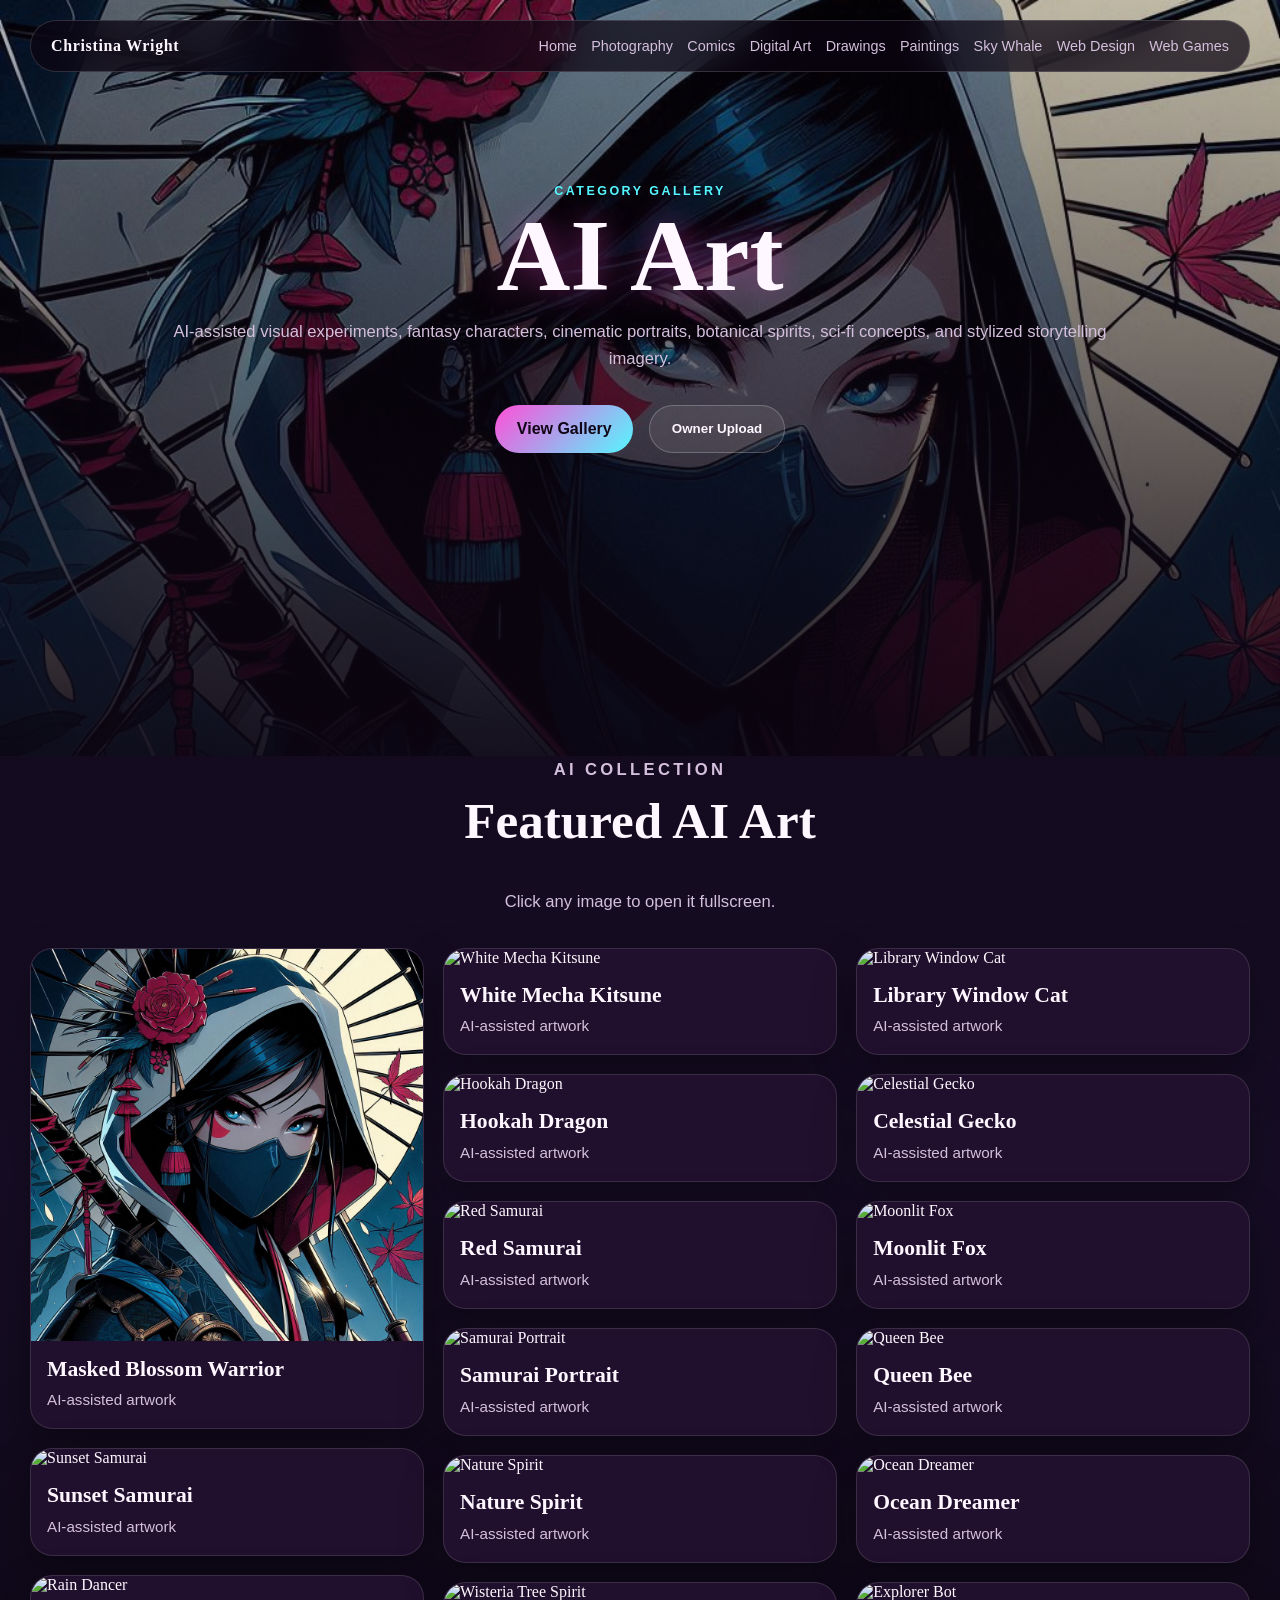
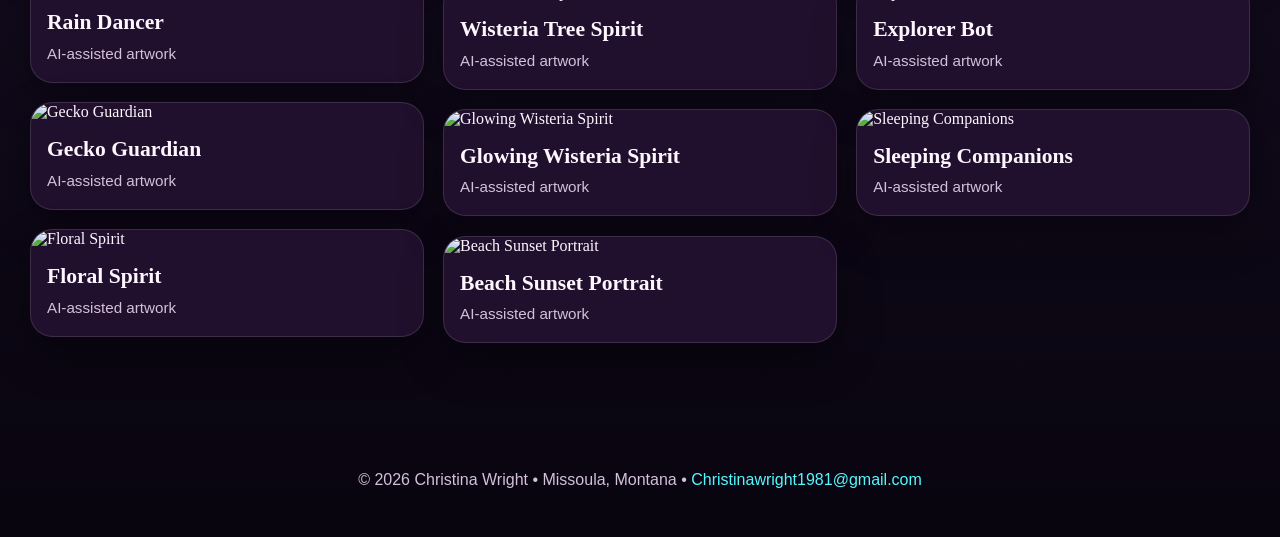
==== commit 21250f8f: "Update AI artwork gallery with new images Added new AI artwork entries to the gallery." ====
--- a/ai-art.html
+++ b/ai-art.html
@@ -2,24 +2,24 @@
 <header class="page-header"><nav class="navbar"><a class="logo" href="index.html">Christina Wright</a><button class="menu-toggle" aria-label="Open navigation menu">☰</button><div class="nav-links"><a href="index.html">Home</a><a href="photography.html">Photography</a><a href="comics.html">Comics</a><a href="digital-art.html">Digital Art</a><a href="drawings.html">Drawings</a><a href="paintings.html">Paintings</a><a href="sky-whale.html">Sky Whale</a><a href="web-design.html">Web Design</a><a href="web-games.html">Web Games</a></div></nav><section class="hero"><p class="eyebrow">Category Gallery</p><h1>AI Art</h1><p>AI-assisted visual experiments, fantasy characters, cinematic portraits, botanical spirits, sci-fi concepts, and stylized storytelling imagery.</p><div class="hero-actions"><a class="btn primary" href="#gallery">View Gallery</a><button class="btn secondary" id="adminToggle">Owner Upload</button></div></section></header>
 <main><section class="owner-panel" id="ownerPanel" aria-hidden="true"><div class="panel-card"><div><p class="eyebrow">Private Owner Tool</p><h2>Add AI artwork temporarily</h2><p>This previews uploads in your browser. For permanent GitHub Pages updates, upload the images into images/ai-art and add a card to this page.</p></div><label class="upload-box"><input type="file" id="artUpload" accept="image/*" multiple><span>Choose AI artwork to preview</span></label><button class="btn danger" id="clearUploads">Clear preview uploads</button></div></section>
 <section class="gallery-wrap" id="gallery"><div class="section-heading"><p class="eyebrow">AI Collection</p><h2>Featured AI Art</h2><p>Click any image to open it fullscreen.</p></div><div class="gallery-grid" id="galleryGrid"><article class="art-card"><img src="images/ai-art/_e3445a80-e621-44f8-908a-969be90d5090.jpeg" alt="Masked Blossom Warrior"><div><h3>Masked Blossom Warrior</h3><p>AI-assisted artwork</p></div></article>
-<article class="art-card"><img src="images/ai-art/_1a52b3ef-2f20-4c50-ae75-2f445b764eca.jpeg" alt="Sunset Samurai"><div><h3>Sunset Samurai</h3><p>AI-assisted artwork</p></div></article>
-<article class="art-card"><img src="images/ai-art/_1e4abc11-3500-4cc8-a023-2ce80ecf1210.jpeg" alt="Rain Dancer"><div><h3>Rain Dancer</h3><p>AI-assisted artwork</p></div></article>
-<article class="art-card"><img src="images/ai-art/_2c3d9ab4-24d1-4e07-8647-3927ac2a0cbb.jpeg" alt="Gecko Guardian"><div><h3>Gecko Guardian</h3><p>AI-assisted artwork</p></div></article>
-<article class="art-card"><img src="images/ai-art/_3a2694f1-9319-4bca-8a39-e123e54f8d22.jpeg" alt="Floral Spirit"><div><h3>Floral Spirit</h3><p>AI-assisted artwork</p></div></article>
-<article class="art-card"><img src="images/ai-art/_4fe12107-422c-45ae-8b4c-91fb409985b6.jpeg" alt="White Mecha Kitsune"><div><h3>White Mecha Kitsune</h3><p>AI-assisted artwork</p></div></article>
-<article class="art-card"><img src="images/ai-art/_5bb64d0e-bf26-42d1-87b7-62b34dc39948.jpeg" alt="Hookah Dragon"><div><h3>Hookah Dragon</h3><p>AI-assisted artwork</p></div></article>
-<article class="art-card"><img src="images/ai-art/_6ac4f85c-d5aa-4665-9128-d815ba0a1cb4.jpeg" alt="Red Samurai"><div><h3>Red Samurai</h3><p>AI-assisted artwork</p></div></article>
-<article class="art-card"><img src="images/ai-art/_6bea7070-0570-4b99-ac72-d3c14986eeff.jpeg" alt="Samurai Portrait"><div><h3>Samurai Portrait</h3><p>AI-assisted artwork</p></div></article>
-<article class="art-card"><img src="images/ai-art/_31f3b285-1a7e-433a-932e-7dc46c333f5f.jpeg" alt="Nature Spirit"><div><h3>Nature Spirit</h3><p>AI-assisted artwork</p></div></article>
-<article class="art-card"><img src="images/ai-art/_3014bb93-2eee-43c3-a73e-e21cfd801a52.jpeg" alt="Wisteria Tree Spirit"><div><h3>Wisteria Tree Spirit</h3><p>AI-assisted artwork</p></div></article>
-<article class="art-card"><img src="images/ai-art/_5729f2c8-cf71-4a9f-982f-e09e21ddab20.jpeg" alt="Glowing Wisteria Spirit"><div><h3>Glowing Wisteria Spirit</h3><p>AI-assisted artwork</p></div></article>
-<article class="art-card"><img src="images/ai-art/_7696c7ab-b794-4752-bf5b-03bf93384647.jpeg" alt="Beach Sunset Portrait"><div><h3>Beach Sunset Portrait</h3><p>AI-assisted artwork</p></div></article>
-<article class="art-card"><img src="images/ai-art/_8404ab05-5f8d-4c40-b298-4b2eab35a993.jfif" alt="Library Window Cat"><div><h3>Library Window Cat</h3><p>AI-assisted artwork</p></div></article>
-<article class="art-card"><img src="images/ai-art/_8900902c-7377-4a3c-9548-4d08a4699f2d.jpeg" alt="Celestial Gecko"><div><h3>Celestial Gecko</h3><p>AI-assisted artwork</p></div></article>
-<article class="art-card"><img src="images/ai-art/_b6f88942-473c-4365-8dfb-3e14009da5f6.jpeg" alt="Moonlit Fox"><div><h3>Moonlit Fox</h3><p>AI-assisted artwork</p></div></article>
-<article class="art-card"><img src="images/ai-art/_c1fa0de6-427e-4302-8795-5df8e202e031.jpeg" alt="Queen Bee"><div><h3>Queen Bee</h3><p>AI-assisted artwork</p></div></article>
-<article class="art-card"><img src="images/ai-art/_c7c7ce7b-de25-4880-a533-9f701fa8e805.jpeg" alt="Ocean Dreamer"><div><h3>Ocean Dreamer</h3><p>AI-assisted artwork</p></div></article>
-<article class="art-card"><img src="images/ai-art/_c9707557-9d5e-49cb-af5c-f935bd0b11f6.jpeg" alt="Explorer Bot"><div><h3>Explorer Bot</h3><p>AI-assisted artwork</p></div></article>
-<article class="art-card"><img src="images/ai-art/_dd5be8ee-fcd3-4a47-a3b6-974323a73bcf.jpeg" alt="Sleeping Companions"><div><h3>Sleeping Companions</h3><p>AI-assisted artwork</p></div></article></div></section></main>
+<article class="art-card"><img src="images/ai-art/1a52b3ef-2f20-4c50-ae75-2f445b764eca.jpeg" alt="Sunset Samurai"><div><h3>Sunset Samurai</h3><p>AI-assisted artwork</p></div></article>
+<article class="art-card"><img src="images/ai-art/1e4abc11-3500-4cc8-a023-2ce80ecf1210.jpeg" alt="Rain Dancer"><div><h3>Rain Dancer</h3><p>AI-assisted artwork</p></div></article>
+<article class="art-card"><img src="images/ai-art/2c3d9ab4-24d1-4e07-8647-3927ac2a0cbb.jpeg" alt="Gecko Guardian"><div><h3>Gecko Guardian</h3><p>AI-assisted artwork</p></div></article>
+<article class="art-card"><img src="images/ai-art/3a2694f1-9319-4bca-8a39-e123e54f8d22.jpeg" alt="Floral Spirit"><div><h3>Floral Spirit</h3><p>AI-assisted artwork</p></div></article>
+<article class="art-card"><img src="images/ai-art/4fe12107-422c-45ae-8b4c-91fb409985b6.jpeg" alt="White Mecha Kitsune"><div><h3>White Mecha Kitsune</h3><p>AI-assisted artwork</p></div></article>
+<article class="art-card"><img src="images/ai-art/5bb64d0e-bf26-42d1-87b7-62b34dc39948.jpeg" alt="Hookah Dragon"><div><h3>Hookah Dragon</h3><p>AI-assisted artwork</p></div></article>
+<article class="art-card"><img src="images/ai-art/6ac4f85c-d5aa-4665-9128-d815ba0a1cb4.jpeg" alt="Red Samurai"><div><h3>Red Samurai</h3><p>AI-assisted artwork</p></div></article>
+<article class="art-card"><img src="images/ai-art/6bea7070-0570-4b99-ac72-d3c14986eeff.jpeg" alt="Samurai Portrait"><div><h3>Samurai Portrait</h3><p>AI-assisted artwork</p></div></article>
+<article class="art-card"><img src="images/ai-art/31f3b285-1a7e-433a-932e-7dc46c333f5f.jpeg" alt="Nature Spirit"><div><h3>Nature Spirit</h3><p>AI-assisted artwork</p></div></article>
+<article class="art-card"><img src="images/ai-art/3014bb93-2eee-43c3-a73e-e21cfd801a52.jpeg" alt="Wisteria Tree Spirit"><div><h3>Wisteria Tree Spirit</h3><p>AI-assisted artwork</p></div></article>
+<article class="art-card"><img src="images/ai-art/5729f2c8-cf71-4a9f-982f-e09e21ddab20.jpeg" alt="Glowing Wisteria Spirit"><div><h3>Glowing Wisteria Spirit</h3><p>AI-assisted artwork</p></div></article>
+<article class="art-card"><img src="images/ai-art/7696c7ab-b794-4752-bf5b-03bf93384647.jpeg" alt="Beach Sunset Portrait"><div><h3>Beach Sunset Portrait</h3><p>AI-assisted artwork</p></div></article>
+<article class="art-card"><img src="images/ai-art/8404ab05-5f8d-4c40-b298-4b2eab35a993.jfif" alt="Library Window Cat"><div><h3>Library Window Cat</h3><p>AI-assisted artwork</p></div></article>
+<article class="art-card"><img src="images/ai-art/8900902c-7377-4a3c-9548-4d08a4699f2d.jpeg" alt="Celestial Gecko"><div><h3>Celestial Gecko</h3><p>AI-assisted artwork</p></div></article>
+<article class="art-card"><img src="images/ai-art/b6f88942-473c-4365-8dfb-3e14009da5f6.jpeg" alt="Moonlit Fox"><div><h3>Moonlit Fox</h3><p>AI-assisted artwork</p></div></article>
+<article class="art-card"><img src="images/ai-art/c1fa0de6-427e-4302-8795-5df8e202e031.jpeg" alt="Queen Bee"><div><h3>Queen Bee</h3><p>AI-assisted artwork</p></div></article>
+<article class="art-card"><img src="images/ai-art/c7c7ce7b-de25-4880-a533-9f701fa8e805.jpeg" alt="Ocean Dreamer"><div><h3>Ocean Dreamer</h3><p>AI-assisted artwork</p></div></article>
+<article class="art-card"><img src="images/ai-art/c9707557-9d5e-49cb-af5c-f935bd0b11f6.jpeg" alt="Explorer Bot"><div><h3>Explorer Bot</h3><p>AI-assisted artwork</p></div></article>
+<article class="art-card"><img src="images/ai-art/dd5be8ee-fcd3-4a47-a3b6-974323a73bcf.jpeg" alt="Sleeping Companions"><div><h3>Sleeping Companions</h3><p>AI-assisted artwork</p></div></article></div></section></main>
 <div class="lightbox" id="lightbox" aria-hidden="true"><button class="lightbox-close" aria-label="Close fullscreen viewer">×</button><button class="lightbox-arrow lightbox-prev" aria-label="Previous image">‹</button><img id="lightboxImage" src="" alt=""><button class="lightbox-arrow lightbox-next" aria-label="Next image">›</button><div class="lightbox-caption" id="lightboxCaption"></div></div>
-<footer class="footer"><p>© <span id="year"></span> Christina Wright • Missoula, Montana • <a href="mailto:Christinawright1981@gmail.com">Christinawright1981@gmail.com</a></p></footer><script src="ai-art.js"></script></body></html>+<footer class="footer"><p>© <span id="year"></span> Christina Wright • Missoula, Montana • <a href="mailto:Christinawright1981@gmail.com">Christinawright1981@gmail.com</a></p></footer><script src="ai-art.js"></script></body></html>
